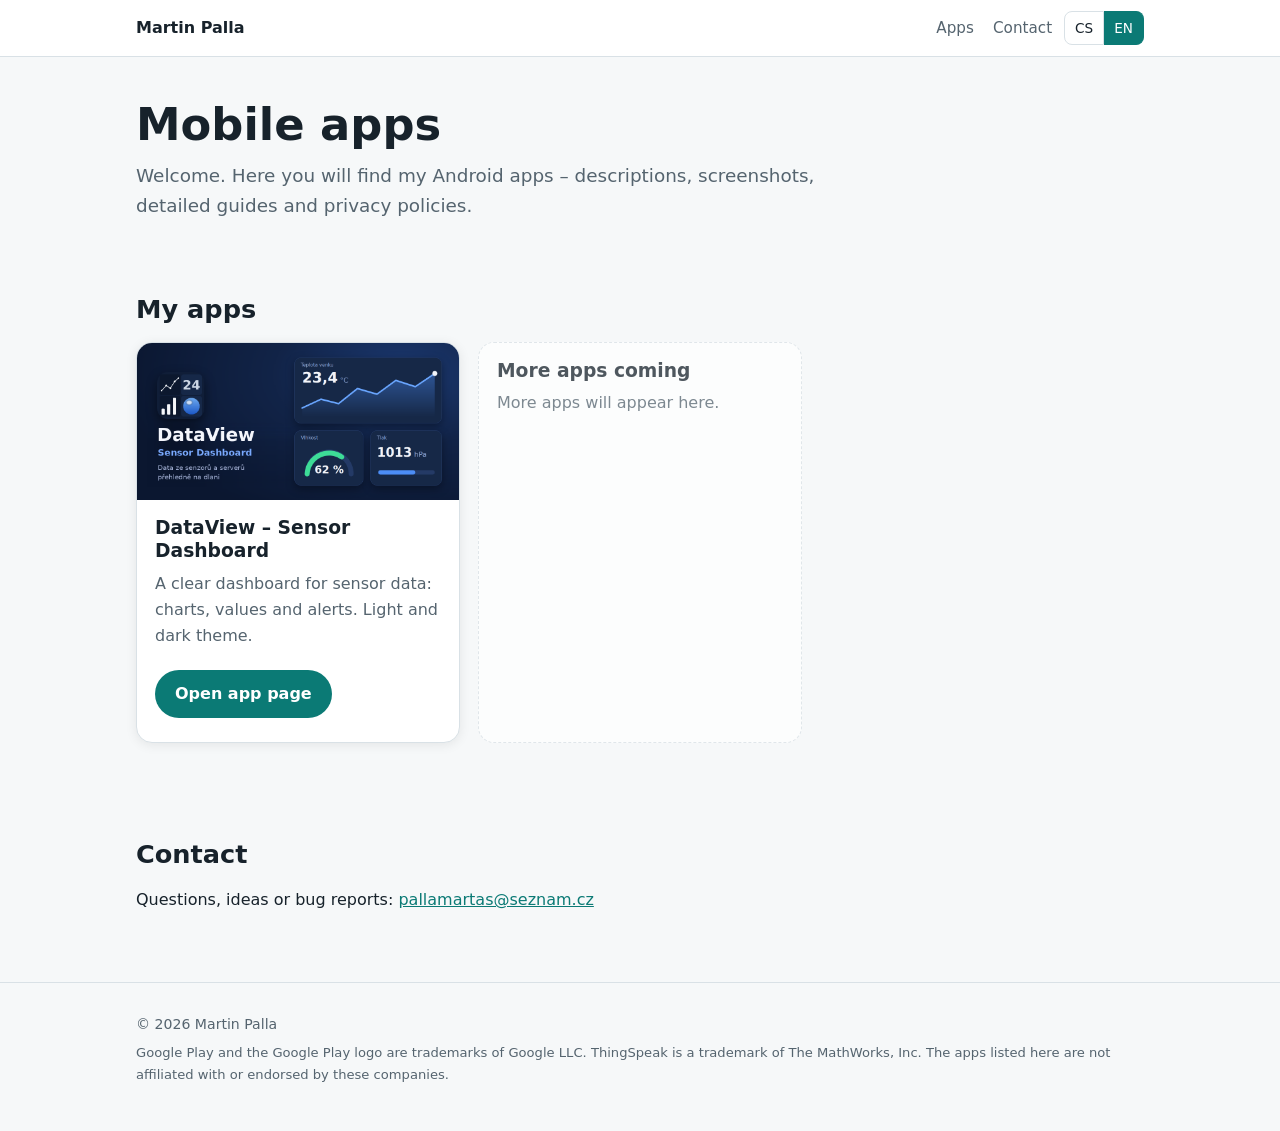
==== index.html @ b059e32a "Add files via upload" ====
<!DOCTYPE html>
<html lang="cs" data-title-cs="Martin Palla – Aplikace" data-title-en="Martin Palla – Apps">
<head>
<meta charset="utf-8">
<meta name="viewport" content="width=device-width, initial-scale=1">
<title>Martin Palla – Aplikace</title>
<meta name="description" content="Mobilní aplikace Martina Pally / Mobile apps by Martin Palla.">
<link rel="icon" href="assets/img/dataview/favicon.png">
<link rel="stylesheet" href="assets/css/style.css">
<script src="assets/js/lang.js" defer></script>
</head>
<body>

<!-- Horní lišta s přepínačem jazyka -->
<header class="topbar">
  <div class="wrap">
    <a class="brand" href="./">Martin Palla</a>
    <nav>
      <a href="#apps"><span lang="cs">Aplikace</span><span lang="en">Apps</span></a>
      <a href="#contact"><span lang="cs">Kontakt</span><span lang="en">Contact</span></a>
    </nav>
    <div class="lang" role="group" aria-label="Jazyk / Language">
      <button type="button" data-set="cs" aria-pressed="true">CS</button><button type="button" data-set="en" aria-pressed="false">EN</button>
    </div>
  </div>
</header>

<main class="wrap">

  <section class="hero">
    <h1 lang="cs">Mobilní aplikace</h1>
    <h1 lang="en">Mobile apps</h1>
    <p class="lead" lang="cs">Vítejte. Najdete tu mé aplikace pro Android – popis, snímky obrazovky, podrobné návody a zásady ochrany soukromí.</p>
    <p class="lead" lang="en">Welcome. Here you will find my Android apps – descriptions, screenshots, detailed guides and privacy policies.</p>
  </section>

  <!-- Přehled aplikací. Další aplikaci přidáte zkopírováním jedné <article class="card"> -->
  <section id="apps">
    <h2 lang="cs">Moje aplikace</h2>
    <h2 lang="en">My apps</h2>

    <div class="grid">

      <!-- Karta: DataView -->
      <article class="card">
        <a href="dataview/"><img src="assets/img/dataview/feature.png" alt="DataView – Sensor Dashboard" width="1024" height="500" loading="lazy"></a>
        <div class="body">
          <h3>DataView – Sensor Dashboard</h3>
          <p lang="cs">Přehledný dashboard pro data ze senzorů: grafy, hodnoty, upozornění. Světlý i tmavý režim.</p>
          <p lang="en">A clear dashboard for sensor data: charts, values and alerts. Light and dark theme.</p>
          <div class="actions">
            <a class="btn" href="dataview/"><span lang="cs">Otevřít stránku aplikace</span><span lang="en">Open app page</span></a>
          </div>
        </div>
      </article>

      <!-- Zástupná karta pro budoucí aplikace -->
      <article class="card soon">
        <div class="body">
          <h3 lang="cs">Další aplikace připravuji</h3>
          <h3 lang="en">More apps coming</h3>
          <p lang="cs">Sem přibudou další aplikace.</p>
          <p lang="en">More apps will appear here.</p>
        </div>
      </article>

    </div>
  </section>

  <section id="contact">
    <h2 lang="cs">Kontakt</h2>
    <h2 lang="en">Contact</h2>
    <p lang="cs">Dotazy, nápady nebo hlášení chyb: <a href="mailto:pallamartas@seznam.cz">pallamartas@seznam.cz</a></p>
    <p lang="en">Questions, ideas or bug reports: <a href="mailto:pallamartas@seznam.cz">pallamartas@seznam.cz</a></p>
  </section>
</main>

<footer>
  <div class="wrap">
    <p>© 2026 Martin Palla</p>
    <p class="small" lang="cs">Google Play a logo Google Play jsou ochranné známky společnosti Google LLC. ThingSpeak je ochranná známka společnosti The MathWorks, Inc. Uvedené aplikace nejsou s těmito společnostmi spojeny ani jimi schváleny.</p>
    <p class="small" lang="en">Google Play and the Google Play logo are trademarks of Google LLC. ThingSpeak is a trademark of The MathWorks, Inc. The apps listed here are not affiliated with or endorsed by these companies.</p>
  </div>
</footer>

</body>
</html>
---- assets/css/style.css ----
/* ==========================================================
   Společný styl webu (světlý/tmavý režim podle systému)
   Bez externích písem a knihoven – jen systémová písma.
   ========================================================== */

/* --- Barevné proměnné: světlý režim --- */
:root {
  --bg: #f6f8f9;
  --surface: #ffffff;
  --text: #17222b;
  --muted: #55646f;
  --accent: #0b7a75;
  --accent-text: #ffffff;
  --border: #d9e1e6;
  --soft: #e6f2f1;
  --radius: 16px;
  --shadow: 0 2px 12px rgba(0, 0, 0, .08);
}

/* --- Tmavý režim --- */
@media (prefers-color-scheme: dark) {
  :root {
    --bg: #0f1619;
    --surface: #182126;
    --text: #e8eef1;
    --muted: #9fb0ba;
    --accent: #4fd1c5;
    --accent-text: #06201e;
    --border: #2a373e;
    --soft: #1b2b2c;
    --shadow: 0 2px 12px rgba(0, 0, 0, .5);
  }
}

* { box-sizing: border-box; }
html { scroll-behavior: smooth; }
body {
  margin: 0;
  background: var(--bg);
  color: var(--text);
  font: 16px/1.65 system-ui, -apple-system, "Segoe UI", Roboto, Arial, sans-serif;
}
img { max-width: 100%; height: auto; display: block; }
a { color: var(--accent); }
h1, h2, h3 { line-height: 1.25; }
.wrap { max-width: 1040px; margin: 0 auto; padding: 0 16px; }

/* --- Přepínání jazyka: html[data-lang] řídí, co je vidět.
       Bez JS se zobrazí obě verze pod sebou (viz noscript v HTML). --- */
html[data-lang="cs"] [lang="en"]:not(html) { display: none !important; }
html[data-lang="en"] [lang="cs"]:not(html) { display: none !important; }

/* --- Horní lišta --- */
.topbar {
  position: sticky; top: 0; z-index: 20;
  background: var(--surface);
  border-bottom: 1px solid var(--border);
}
.topbar .wrap { display: flex; align-items: center; gap: 12px; min-height: 56px; }
.brand { font-weight: 700; text-decoration: none; color: var(--text); margin-right: auto; display: flex; align-items: center; gap: 10px; }
.brand img { width: 28px; height: 28px; border-radius: 7px; }
.topbar nav a { margin-left: 14px; text-decoration: none; color: var(--muted); font-size: .95rem; }
.topbar nav a:hover { color: var(--accent); }
.lang button {
  border: 1px solid var(--border); background: transparent; color: var(--text);
  padding: 5px 10px; cursor: pointer; font: inherit; font-size: .85rem;
}
.lang button:first-child { border-radius: 8px 0 0 8px; }
.lang button:last-child { border-radius: 0 8px 8px 0; border-left: 0; }
.lang button[aria-pressed="true"] { background: var(--accent); color: var(--accent-text); border-color: var(--accent); }

/* --- Hrdina (úvod stránky) --- */
.hero { padding: 40px 0 24px; }
.hero h1 { font-size: clamp(1.8rem, 5vw, 2.8rem); margin: 0 0 8px; }
.hero p.lead { font-size: 1.15rem; color: var(--muted); max-width: 720px; margin: 0 0 20px; }
.hero-img { border-radius: var(--radius); box-shadow: var(--shadow); width: 100%; }

/* --- Tlačítka --- */
.btn {
  display: inline-block; padding: 11px 20px; border-radius: 999px; text-decoration: none;
  background: var(--accent); color: var(--accent-text); font-weight: 600; margin: 4px 8px 4px 0;
}
.btn.secondary { background: transparent; color: var(--accent); border: 1px solid var(--accent); }

/* --- Karty aplikací (hlavní stránka) --- */
.grid { display: grid; gap: 18px; grid-template-columns: repeat(auto-fill, minmax(280px, 1fr)); margin: 16px 0 40px; }
.card {
  background: var(--surface); border: 1px solid var(--border); border-radius: var(--radius);
  box-shadow: var(--shadow); overflow: hidden; display: flex; flex-direction: column;
}
.card .body { padding: 16px 18px 20px; display: flex; flex-direction: column; gap: 8px; flex: 1; }
.card h3 { margin: 0; }
.card p { margin: 0; color: var(--muted); }
.card .actions { margin-top: auto; padding-top: 8px; }
.card.soon { border-style: dashed; box-shadow: none; opacity: .75; }

/* --- Sekce --- */
section { padding: 28px 0; }
section h2 { font-size: 1.6rem; margin: 0 0 12px; }
.muted { color: var(--muted); }

/* --- Funkce (mřížka) --- */
.features { display: grid; gap: 14px; grid-template-columns: repeat(auto-fill, minmax(240px, 1fr)); }
.feature { background: var(--surface); border: 1px solid var(--border); border-radius: var(--radius); padding: 16px 18px; }
.feature h3 { margin: 0 0 6px; font-size: 1.05rem; }
.feature p { margin: 0; color: var(--muted); font-size: .95rem; }

/* --- Galerie snímků (vodorovné posouvání) --- */
.gallery { display: flex; gap: 14px; overflow-x: auto; padding: 4px 2px 14px; scroll-snap-type: x mandatory; }
.gallery figure { margin: 0; flex: 0 0 auto; width: 210px; scroll-snap-align: start; }
.gallery img { border-radius: 14px; border: 1px solid var(--border); box-shadow: var(--shadow); }
.gallery figcaption { font-size: .85rem; color: var(--muted); margin-top: 6px; }

/* --- Obsah návodu a rozbalovací kapitoly --- */
.toc { background: var(--soft); border-radius: var(--radius); padding: 14px 18px; }
.toc ul { margin: 6px 0 0; padding-left: 20px; columns: 2 240px; }
.toc a { text-decoration: none; }
details {
  background: var(--surface); border: 1px solid var(--border); border-radius: 12px;
  margin: 10px 0; padding: 0 16px;
}
details[open] { padding-bottom: 12px; }
summary { cursor: pointer; font-weight: 600; padding: 12px 0; }
details h4 { margin: 16px 0 4px; }
details ol, details ul { padding-left: 22px; }
.note { background: var(--soft); border-left: 4px solid var(--accent); padding: 10px 14px; border-radius: 8px; margin: 12px 0; }
code { background: var(--soft); padding: 1px 6px; border-radius: 6px; font-size: .92em; }

/* --- Patička --- */
footer { border-top: 1px solid var(--border); margin-top: 24px; padding: 24px 0 40px; color: var(--muted); font-size: .88rem; }
footer p { margin: 6px 0; }
.small { font-size: .82rem; }

@media (max-width: 560px) {
  .topbar nav { display: none; }
}
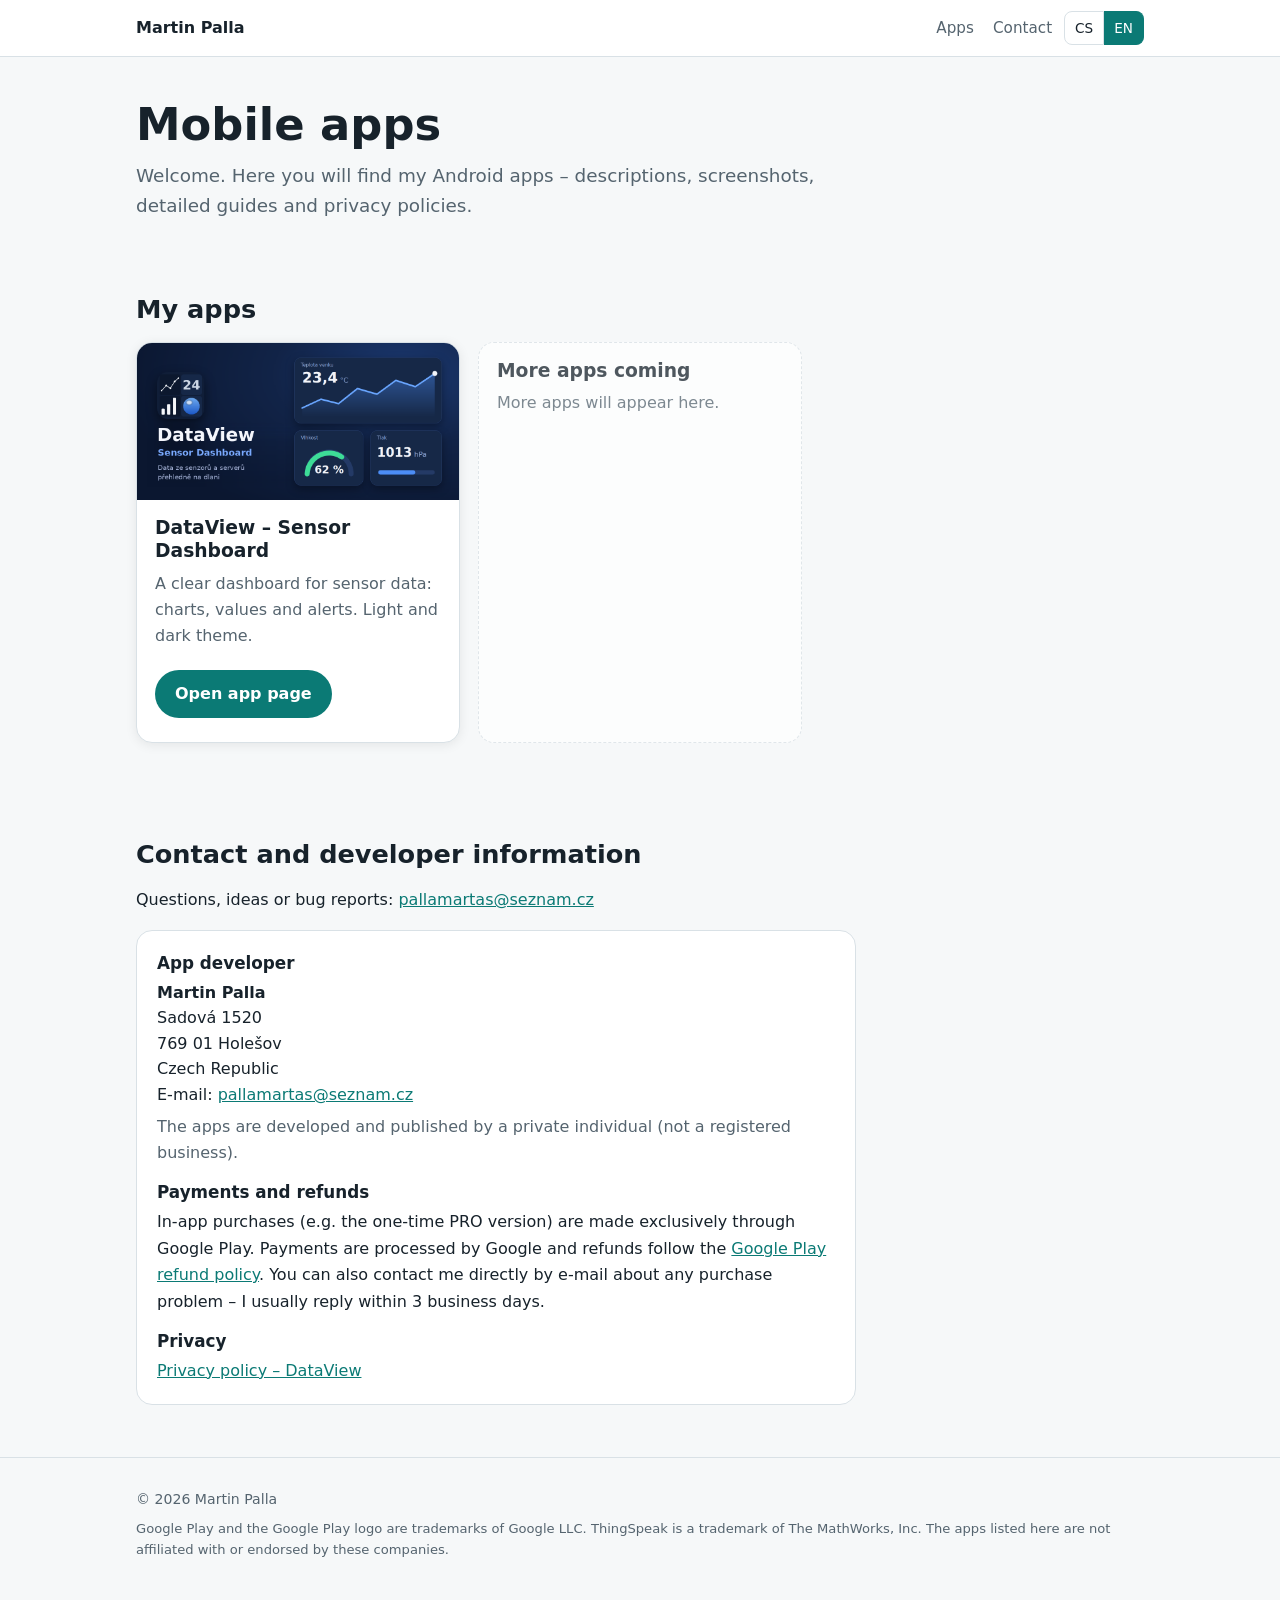
==== commit 03d60623: "Add files via upload uprava skrz obchodnik na google play" ====
--- a/index.html
+++ b/index.html
@@ -67,11 +67,36 @@
     </div>
   </section>
 
+  <!-- Kontakt a údaje o provozovateli (shodné s údaji v Google Play Console) -->
   <section id="contact">
-    <h2 lang="cs">Kontakt</h2>
-    <h2 lang="en">Contact</h2>
+    <h2 lang="cs">Kontakt a provozovatel</h2>
+    <h2 lang="en">Contact and developer information</h2>
     <p lang="cs">Dotazy, nápady nebo hlášení chyb: <a href="mailto:pallamartas@seznam.cz">pallamartas@seznam.cz</a></p>
     <p lang="en">Questions, ideas or bug reports: <a href="mailto:pallamartas@seznam.cz">pallamartas@seznam.cz</a></p>
+
+    <div class="contact-box">
+      <h3 lang="cs">Provozovatel aplikací</h3>
+      <h3 lang="en">App developer</h3>
+      <address>
+        <strong>Martin Palla</strong><br>
+        Sadová 1520<br>
+        769 01 Holešov<br>
+        <span lang="cs">Česká republika</span><span lang="en">Czech Republic</span><br>
+        E-mail: <a href="mailto:pallamartas@seznam.cz">pallamartas@seznam.cz</a>
+      </address>
+      <p class="muted" lang="cs">Aplikace vyvíjí a vydává fyzická osoba (nepodnikatel, bez IČO).</p>
+      <p class="muted" lang="en">The apps are developed and published by a private individual (not a registered business).</p>
+
+      <h3 lang="cs">Platby a vrácení peněz</h3>
+      <h3 lang="en">Payments and refunds</h3>
+      <p lang="cs">Nákupy v aplikacích (např. jednorázová verze PRO) probíhají výhradně přes Google Play. Platbu zpracovává Google a vrácení peněz se řídí <a href="https://support.google.com/googleplay/answer/2479637">pravidly Google Play pro vrácení peněz</a>. S problémem s nákupem se můžete obrátit i přímo na mě e-mailem – odpovídám obvykle do 3 pracovních dnů.</p>
+      <p lang="en">In-app purchases (e.g. the one-time PRO version) are made exclusively through Google Play. Payments are processed by Google and refunds follow the <a href="https://support.google.com/googleplay/answer/2479637">Google Play refund policy</a>. You can also contact me directly by e-mail about any purchase problem – I usually reply within 3 business days.</p>
+
+      <h3 lang="cs">Ochrana soukromí</h3>
+      <h3 lang="en">Privacy</h3>
+      <p lang="cs"><a href="https://martasecek-dotcom.github.io/privacy-policy-DataView/">Zásady ochrany soukromí – DataView</a></p>
+      <p lang="en"><a href="https://martasecek-dotcom.github.io/privacy-policy-DataView/">Privacy policy – DataView</a></p>
+    </div>
   </section>
 </main>
 
--- a/assets/css/style.css
+++ b/assets/css/style.css
@@ -126,6 +126,15 @@
 .note { background: var(--soft); border-left: 4px solid var(--accent); padding: 10px 14px; border-radius: 8px; margin: 12px 0; }
 code { background: var(--soft); padding: 1px 6px; border-radius: 6px; font-size: .92em; }
 
+/* --- Kontakt / údaje o provozovateli --- */
+.contact-box {
+  background: var(--surface); border: 1px solid var(--border); border-radius: var(--radius);
+  padding: 6px 20px 14px; margin-top: 16px; max-width: 720px;
+}
+.contact-box h3 { font-size: 1.05rem; margin: 16px 0 6px; }
+.contact-box address { font-style: normal; line-height: 1.6; }
+.contact-box p { margin: 6px 0; }
+
 /* --- Patička --- */
 footer { border-top: 1px solid var(--border); margin-top: 24px; padding: 24px 0 40px; color: var(--muted); font-size: .88rem; }
 footer p { margin: 6px 0; }
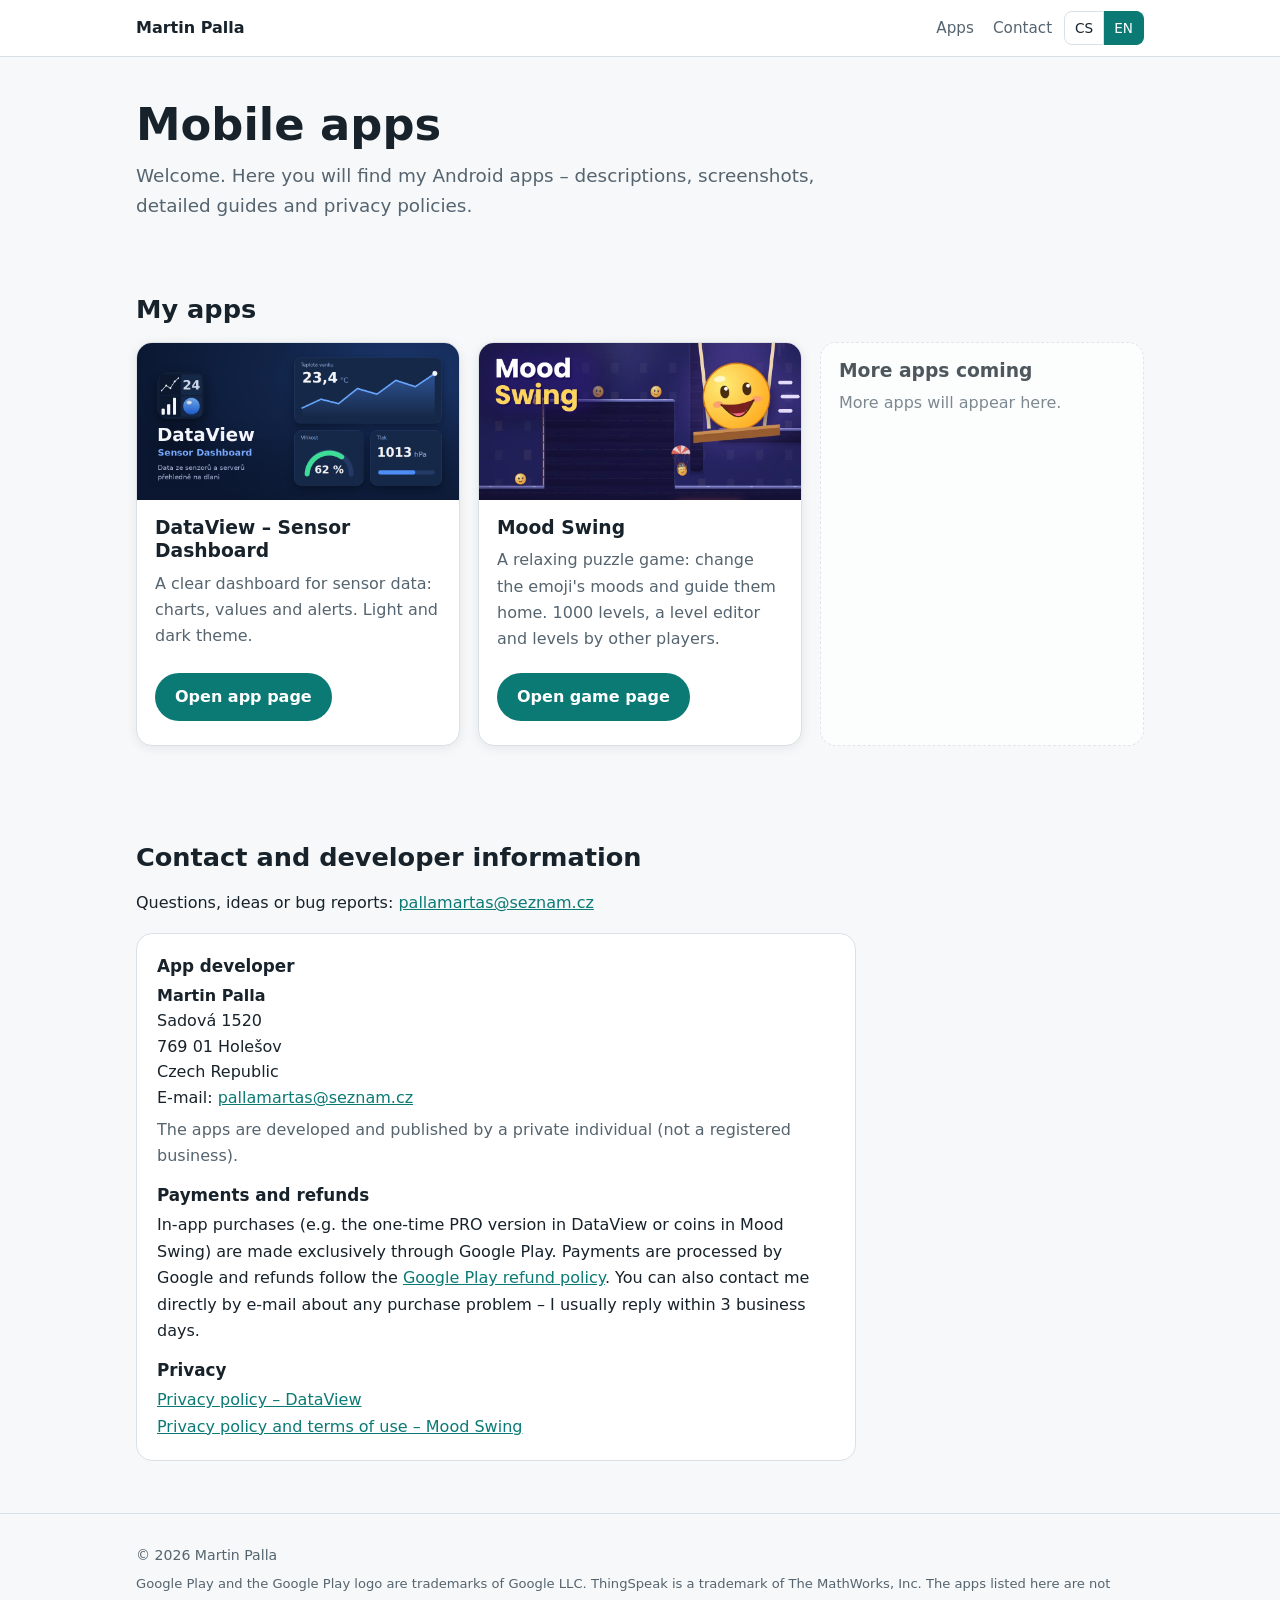
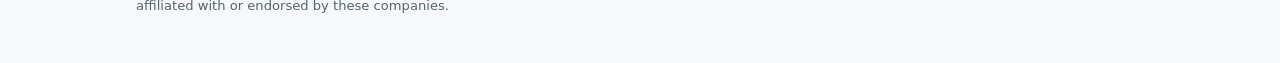
==== commit 46f9776f: "https://martasecek-dotcom.github.io/moodswing/ https://martasecek-dotcom.github.io/moodswing/" ====
--- a/index.html
+++ b/index.html
@@ -54,6 +54,19 @@
         </div>
       </article>
 
+      <!-- Karta: Mood Swing -->
+      <article class="card">
+        <a href="moodswing/"><img src="assets/img/moodswing/feature.webp" alt="Mood Swing" width="1024" height="500" loading="lazy"></a>
+        <div class="body">
+          <h3>Mood Swing</h3>
+          <p lang="cs">Pohodová logická hra: měň emoji nálady a doveď je do cíle. 1000 levelů, editor vlastních levelů a levely od hráčů.</p>
+          <p lang="en">A relaxing puzzle game: change the emoji's moods and guide them home. 1000 levels, a level editor and levels by other players.</p>
+          <div class="actions">
+            <a class="btn" href="moodswing/"><span lang="cs">Otevřít stránku hry</span><span lang="en">Open game page</span></a>
+          </div>
+        </div>
+      </article>
+
       <!-- Zástupná karta pro budoucí aplikace -->
       <article class="card soon">
         <div class="body">
@@ -89,13 +102,13 @@
 
       <h3 lang="cs">Platby a vrácení peněz</h3>
       <h3 lang="en">Payments and refunds</h3>
-      <p lang="cs">Nákupy v aplikacích (např. jednorázová verze PRO) probíhají výhradně přes Google Play. Platbu zpracovává Google a vrácení peněz se řídí <a href="https://support.google.com/googleplay/answer/2479637">pravidly Google Play pro vrácení peněz</a>. S problémem s nákupem se můžete obrátit i přímo na mě e-mailem – odpovídám obvykle do 3 pracovních dnů.</p>
-      <p lang="en">In-app purchases (e.g. the one-time PRO version) are made exclusively through Google Play. Payments are processed by Google and refunds follow the <a href="https://support.google.com/googleplay/answer/2479637">Google Play refund policy</a>. You can also contact me directly by e-mail about any purchase problem – I usually reply within 3 business days.</p>
+      <p lang="cs">Nákupy v aplikacích (např. jednorázová verze PRO v DataView nebo mince v Mood Swing) probíhají výhradně přes Google Play. Platbu zpracovává Google a vrácení peněz se řídí <a href="https://support.google.com/googleplay/answer/2479637">pravidly Google Play pro vrácení peněz</a>. S problémem s nákupem se můžete obrátit i přímo na mě e-mailem – odpovídám obvykle do 3 pracovních dnů.</p>
+      <p lang="en">In-app purchases (e.g. the one-time PRO version in DataView or coins in Mood Swing) are made exclusively through Google Play. Payments are processed by Google and refunds follow the <a href="https://support.google.com/googleplay/answer/2479637">Google Play refund policy</a>. You can also contact me directly by e-mail about any purchase problem – I usually reply within 3 business days.</p>
 
       <h3 lang="cs">Ochrana soukromí</h3>
       <h3 lang="en">Privacy</h3>
-      <p lang="cs"><a href="https://martasecek-dotcom.github.io/privacy-policy-DataView/">Zásady ochrany soukromí – DataView</a></p>
-      <p lang="en"><a href="https://martasecek-dotcom.github.io/privacy-policy-DataView/">Privacy policy – DataView</a></p>
+      <p lang="cs"><a href="https://martasecek-dotcom.github.io/privacy-policy-DataView/">Zásady ochrany soukromí – DataView</a><br><a href="https://martasecek-dotcom.github.io/privacy-policy-Mood-Swing/?lang=cs">Zásady ochrany soukromí a pravidla používání – Mood Swing</a></p>
+      <p lang="en"><a href="https://martasecek-dotcom.github.io/privacy-policy-DataView/">Privacy policy – DataView</a><br><a href="https://martasecek-dotcom.github.io/privacy-policy-Mood-Swing/?lang=en">Privacy policy and terms of use – Mood Swing</a></p>
     </div>
   </section>
 </main>
--- a/assets/css/style.css
+++ b/assets/css/style.css
@@ -109,6 +109,8 @@
 .gallery { display: flex; gap: 14px; overflow-x: auto; padding: 4px 2px 14px; scroll-snap-type: x mandatory; }
 .gallery figure { margin: 0; flex: 0 0 auto; width: 210px; scroll-snap-align: start; }
 .gallery img { border-radius: 14px; border: 1px solid var(--border); box-shadow: var(--shadow); }
+/* Snímky na šířku (hry) – širší náhledy */
+.gallery.wide figure { width: min(420px, 82vw); }
 .gallery figcaption { font-size: .85rem; color: var(--muted); margin-top: 6px; }
 
 /* --- Obsah návodu a rozbalovací kapitoly --- */
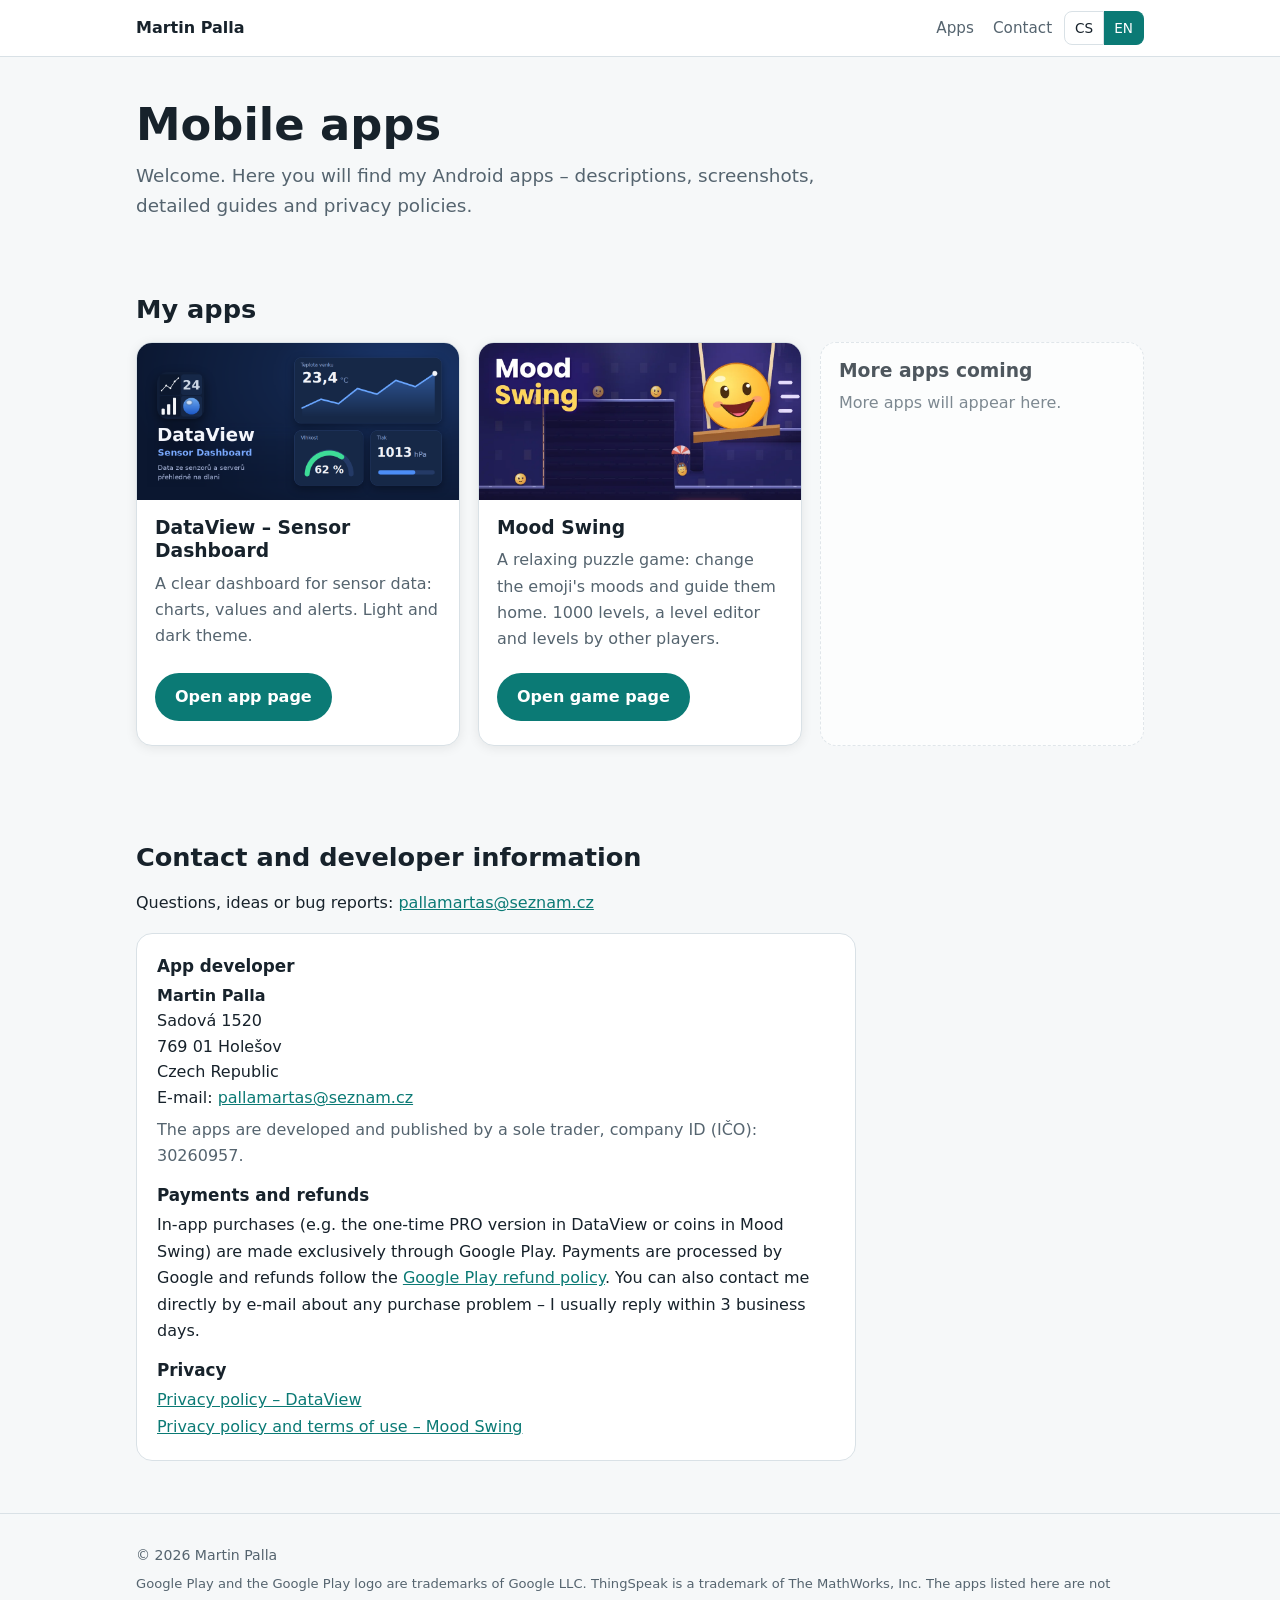
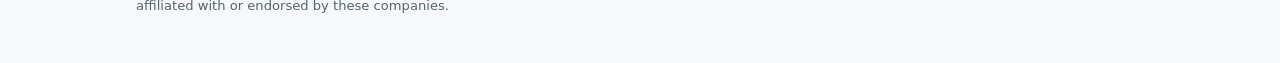
==== commit 674a97cc: "Add files via upload" ====
--- a/index.html
+++ b/index.html
@@ -97,8 +97,8 @@
         <span lang="cs">Česká republika</span><span lang="en">Czech Republic</span><br>
         E-mail: <a href="mailto:pallamartas@seznam.cz">pallamartas@seznam.cz</a>
       </address>
-      <p class="muted" lang="cs">Aplikace vyvíjí a vydává fyzická osoba (nepodnikatel, bez IČO).</p>
-      <p class="muted" lang="en">The apps are developed and published by a private individual (not a registered business).</p>
+      <p class="muted" lang="cs">Aplikace vyvíjí a vydává podnikající fyzická osoba, IČO: 30260957.</p>
+      <p class="muted" lang="en">The apps are developed and published by a sole trader, company ID (IČO): 30260957.</p>
 
       <h3 lang="cs">Platby a vrácení peněz</h3>
       <h3 lang="en">Payments and refunds</h3>
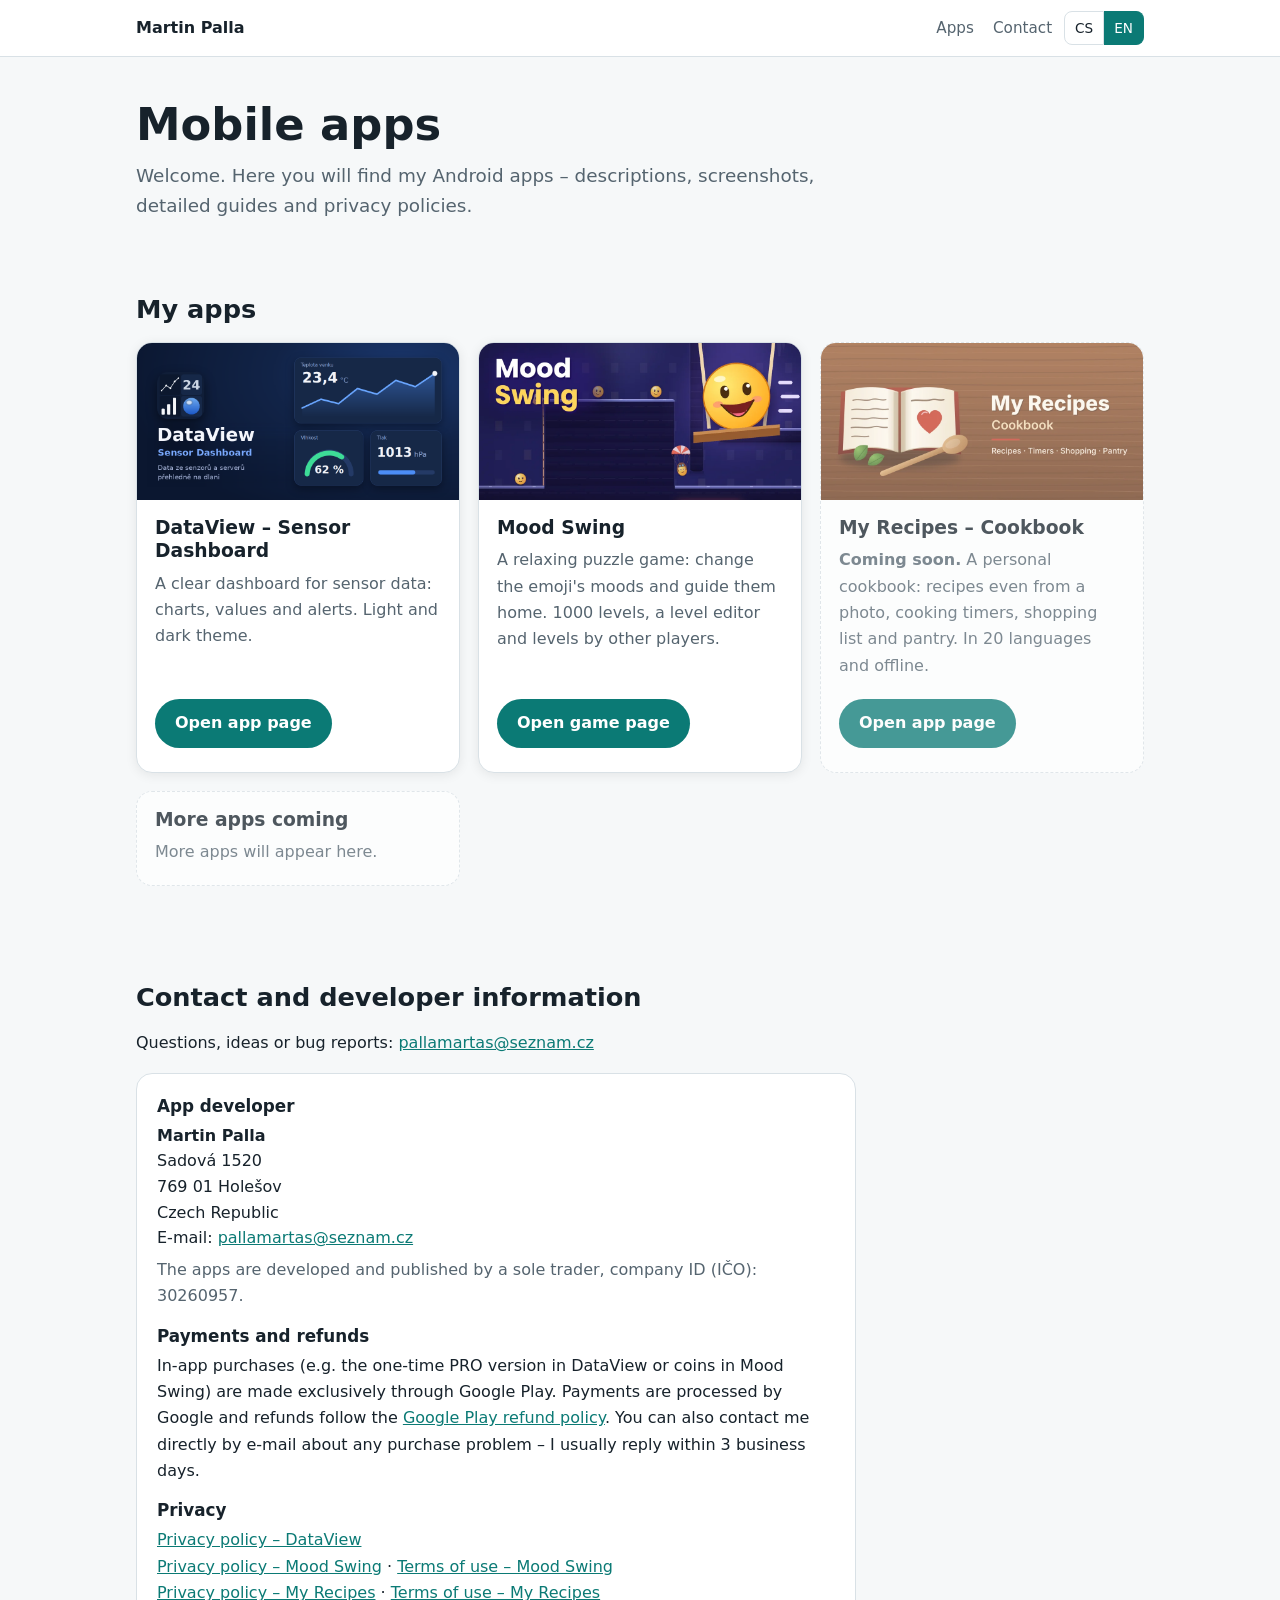
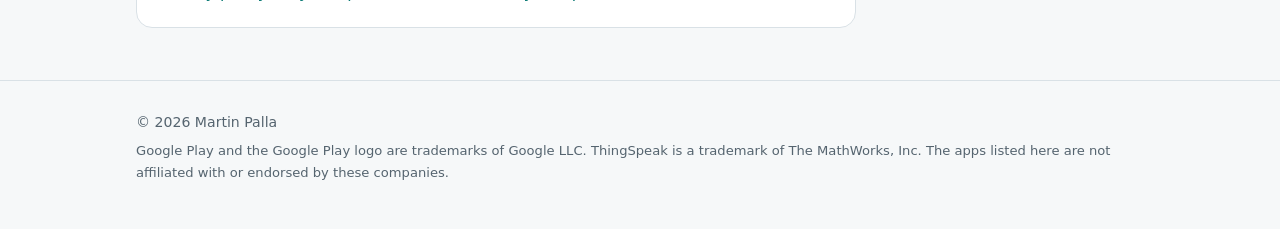
==== commit 1538a320: "Add files via upload" ====
--- a/index.html
+++ b/index.html
@@ -67,6 +67,19 @@
         </div>
       </article>
 
+      <!-- Karta: Moje recepty – kuchařka (zatím ve vývoji; po vydání odebrat třídu „soon“ a štítek) -->
+      <article class="card soon">
+        <a href="kucharka/"><img lang="cs" src="assets/img/kucharka/feature-cs.webp" alt="Moje recepty – kuchařka" width="1024" height="500" loading="lazy"><img lang="en" src="assets/img/kucharka/feature-en.webp" alt="My Recipes – Cookbook" width="1024" height="500" loading="lazy"></a>
+        <div class="body">
+          <h3><span lang="cs">Moje recepty – kuchařka</span><span lang="en">My Recipes – Cookbook</span></h3>
+          <p lang="cs"><strong>Připravujeme.</strong> Osobní kuchařka: recepty i z fotky, vaření s minutkou, nákupní seznam a spíž. Ve 20 jazycích a bez internetu.</p>
+          <p lang="en"><strong>Coming soon.</strong> A personal cookbook: recipes even from a photo, cooking timers, shopping list and pantry. In 20 languages and offline.</p>
+          <div class="actions">
+            <a class="btn" href="kucharka/"><span lang="cs">Otevřít stránku aplikace</span><span lang="en">Open app page</span></a>
+          </div>
+        </div>
+      </article>
+
       <!-- Zástupná karta pro budoucí aplikace -->
       <article class="card soon">
         <div class="body">
@@ -107,8 +120,8 @@
 
       <h3 lang="cs">Ochrana soukromí</h3>
       <h3 lang="en">Privacy</h3>
-      <p lang="cs"><a href="https://martasecek-dotcom.github.io/privacy-policy-DataView/">Zásady ochrany soukromí – DataView</a><br><a href="https://martasecek-dotcom.github.io/privacy-policy-Mood-Swing/?lang=cs">Zásady ochrany soukromí a pravidla používání – Mood Swing</a></p>
-      <p lang="en"><a href="https://martasecek-dotcom.github.io/privacy-policy-DataView/">Privacy policy – DataView</a><br><a href="https://martasecek-dotcom.github.io/privacy-policy-Mood-Swing/?lang=en">Privacy policy and terms of use – Mood Swing</a></p>
+      <p lang="cs"><a href="https://martasecek-dotcom.github.io/privacy-policy-DataView/">Zásady ochrany soukromí – DataView</a><br><a href="https://martasecek-dotcom.github.io/privacy-policy-Mood-Swing/?lang=cs">Zásady ochrany soukromí – Mood Swing</a> · <a href="moodswing/pravidla/?lang=cs">Pravidla používání – Mood Swing</a><br><a href="https://martasecek-dotcom.github.io/privacy-policy-moje-recepty-kucharka/?lang=cs">Zásady ochrany soukromí – Moje recepty</a> · <a href="kucharka/pravidla/?lang=cs">Pravidla používání – Moje recepty</a></p>
+      <p lang="en"><a href="https://martasecek-dotcom.github.io/privacy-policy-DataView/">Privacy policy – DataView</a><br><a href="https://martasecek-dotcom.github.io/privacy-policy-Mood-Swing/?lang=en">Privacy policy – Mood Swing</a> · <a href="moodswing/pravidla/?lang=en">Terms of use – Mood Swing</a><br><a href="https://martasecek-dotcom.github.io/privacy-policy-moje-recepty-kucharka/?lang=en">Privacy policy – My Recipes</a> · <a href="kucharka/pravidla/?lang=en">Terms of use – My Recipes</a></p>
     </div>
   </section>
 </main>
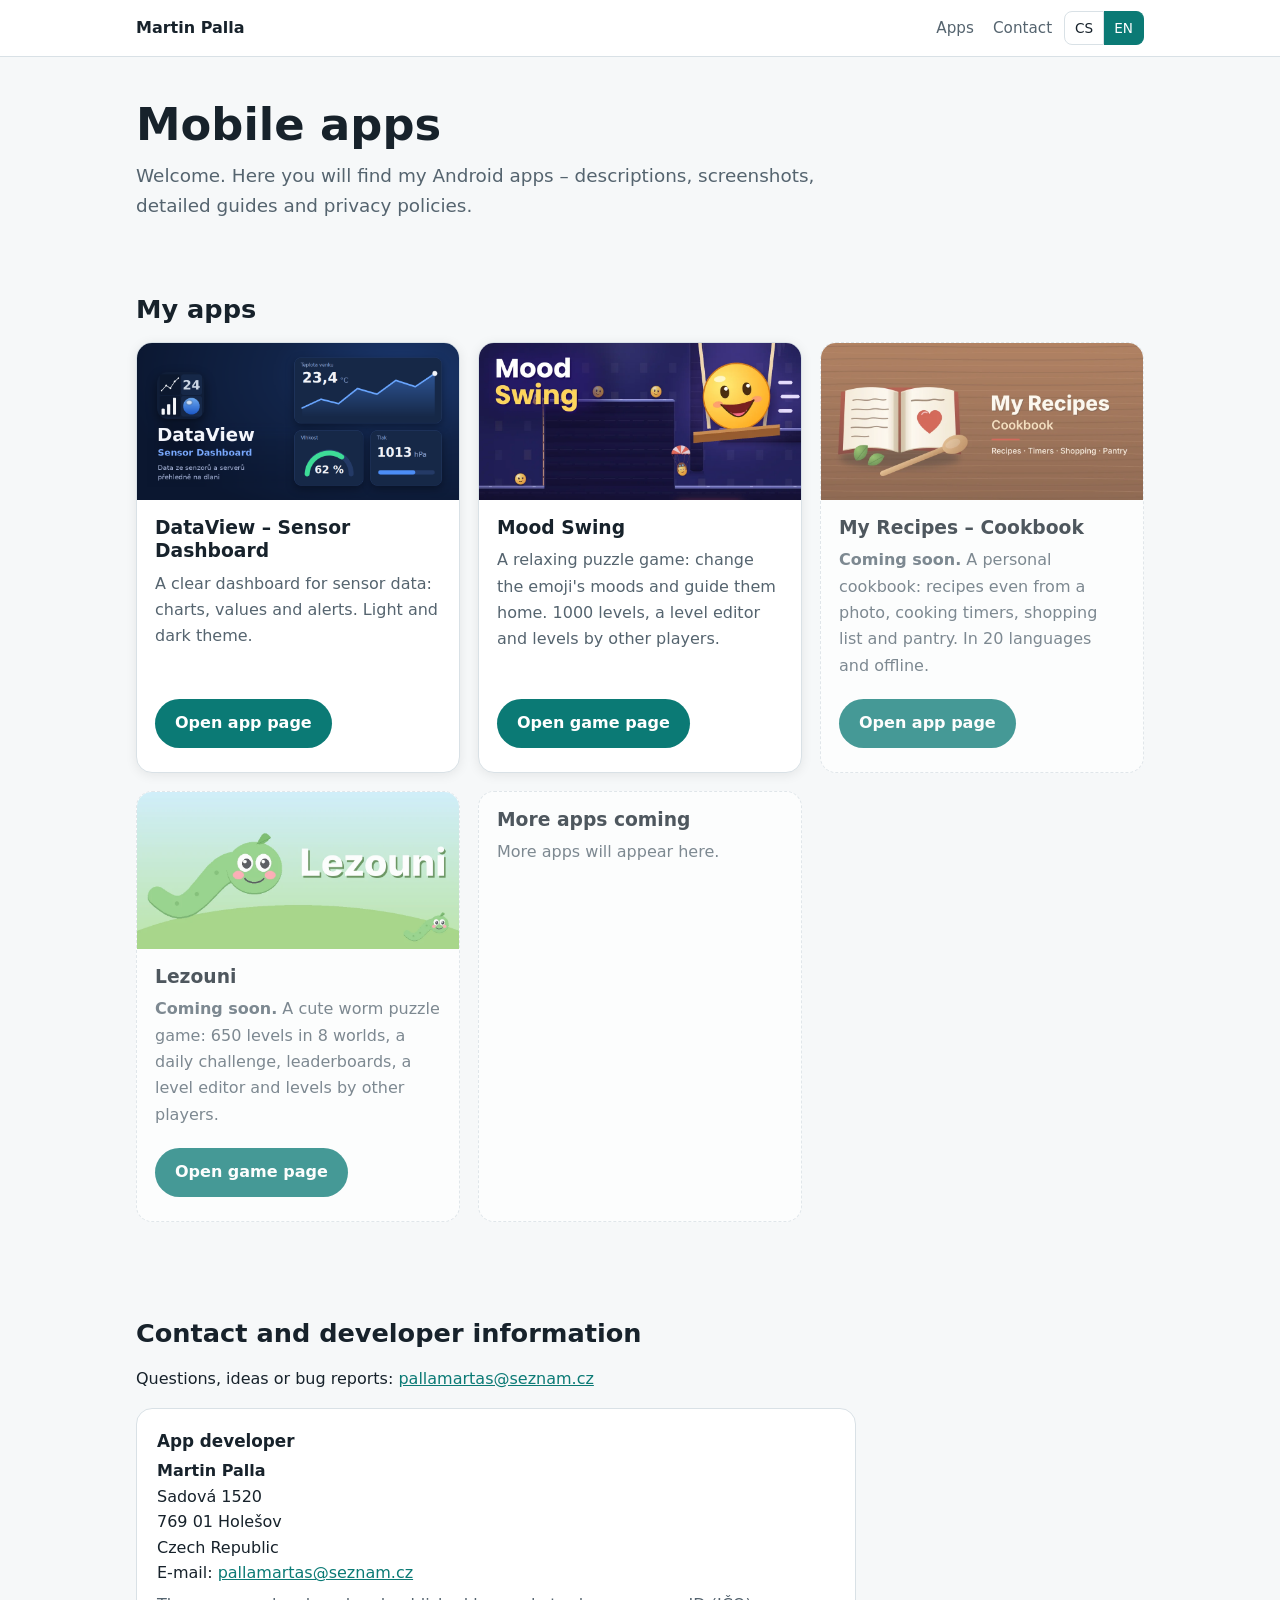
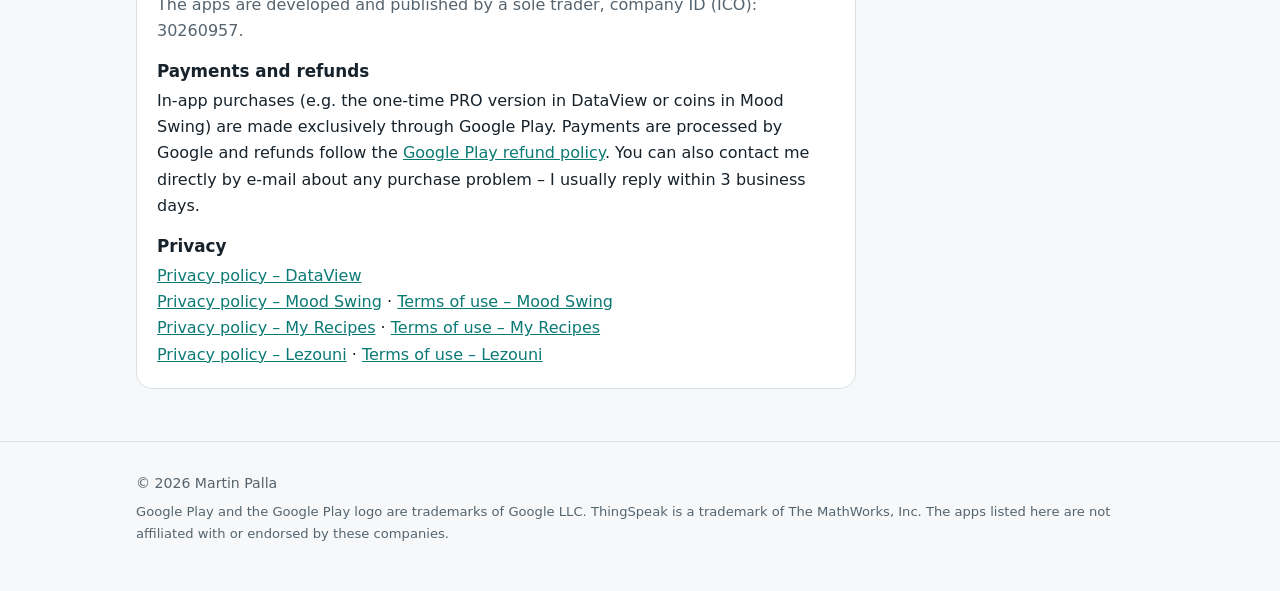
==== commit 7e1a41f5: "Add files via upload" ====
--- a/index.html
+++ b/index.html
@@ -80,6 +80,19 @@
         </div>
       </article>
 
+      <!-- Karta: Lezouni (zatím ve vývoji; po vydání odebrat třídu „soon“ a štítek) -->
+      <article class="card soon">
+        <a href="lezouni/"><img src="assets/img/lezouni/feature.webp" alt="Lezouni" width="1024" height="500" loading="lazy"></a>
+        <div class="body">
+          <h3>Lezouni</h3>
+          <p lang="cs"><strong>Připravujeme.</strong> Roztomilá logická hra s červíky: 650 levelů v 8 světech, denní výzva, žebříčky, editor levelů a levely od hráčů.</p>
+          <p lang="en"><strong>Coming soon.</strong> A cute worm puzzle game: 650 levels in 8 worlds, a daily challenge, leaderboards, a level editor and levels by other players.</p>
+          <div class="actions">
+            <a class="btn" href="lezouni/"><span lang="cs">Otevřít stránku hry</span><span lang="en">Open game page</span></a>
+          </div>
+        </div>
+      </article>
+
       <!-- Zástupná karta pro budoucí aplikace -->
       <article class="card soon">
         <div class="body">
@@ -120,8 +133,8 @@
 
       <h3 lang="cs">Ochrana soukromí</h3>
       <h3 lang="en">Privacy</h3>
-      <p lang="cs"><a href="https://martasecek-dotcom.github.io/privacy-policy-DataView/">Zásady ochrany soukromí – DataView</a><br><a href="https://martasecek-dotcom.github.io/privacy-policy-Mood-Swing/?lang=cs">Zásady ochrany soukromí – Mood Swing</a> · <a href="moodswing/pravidla/?lang=cs">Pravidla používání – Mood Swing</a><br><a href="https://martasecek-dotcom.github.io/privacy-policy-moje-recepty-kucharka/?lang=cs">Zásady ochrany soukromí – Moje recepty</a> · <a href="kucharka/pravidla/?lang=cs">Pravidla používání – Moje recepty</a></p>
-      <p lang="en"><a href="https://martasecek-dotcom.github.io/privacy-policy-DataView/">Privacy policy – DataView</a><br><a href="https://martasecek-dotcom.github.io/privacy-policy-Mood-Swing/?lang=en">Privacy policy – Mood Swing</a> · <a href="moodswing/pravidla/?lang=en">Terms of use – Mood Swing</a><br><a href="https://martasecek-dotcom.github.io/privacy-policy-moje-recepty-kucharka/?lang=en">Privacy policy – My Recipes</a> · <a href="kucharka/pravidla/?lang=en">Terms of use – My Recipes</a></p>
+      <p lang="cs"><a href="https://martasecek-dotcom.github.io/privacy-policy-DataView/">Zásady ochrany soukromí – DataView</a><br><a href="https://martasecek-dotcom.github.io/privacy-policy-Mood-Swing/?lang=cs">Zásady ochrany soukromí – Mood Swing</a> · <a href="moodswing/pravidla/?lang=cs">Pravidla používání – Mood Swing</a><br><a href="https://martasecek-dotcom.github.io/privacy-policy-moje-recepty-kucharka/?lang=cs">Zásady ochrany soukromí – Moje recepty</a> · <a href="kucharka/pravidla/?lang=cs">Pravidla používání – Moje recepty</a><br><a href="https://martasecek-dotcom.github.io/privacy-policy-Lezouni/?lang=cs">Zásady ochrany soukromí – Lezouni</a> · <a href="lezouni/pravidla/?lang=cs">Pravidla používání – Lezouni</a></p>
+      <p lang="en"><a href="https://martasecek-dotcom.github.io/privacy-policy-DataView/">Privacy policy – DataView</a><br><a href="https://martasecek-dotcom.github.io/privacy-policy-Mood-Swing/?lang=en">Privacy policy – Mood Swing</a> · <a href="moodswing/pravidla/?lang=en">Terms of use – Mood Swing</a><br><a href="https://martasecek-dotcom.github.io/privacy-policy-moje-recepty-kucharka/?lang=en">Privacy policy – My Recipes</a> · <a href="kucharka/pravidla/?lang=en">Terms of use – My Recipes</a><br><a href="https://martasecek-dotcom.github.io/privacy-policy-Lezouni/?lang=en">Privacy policy – Lezouni</a> · <a href="lezouni/pravidla/?lang=en">Terms of use – Lezouni</a></p>
     </div>
   </section>
 </main>
